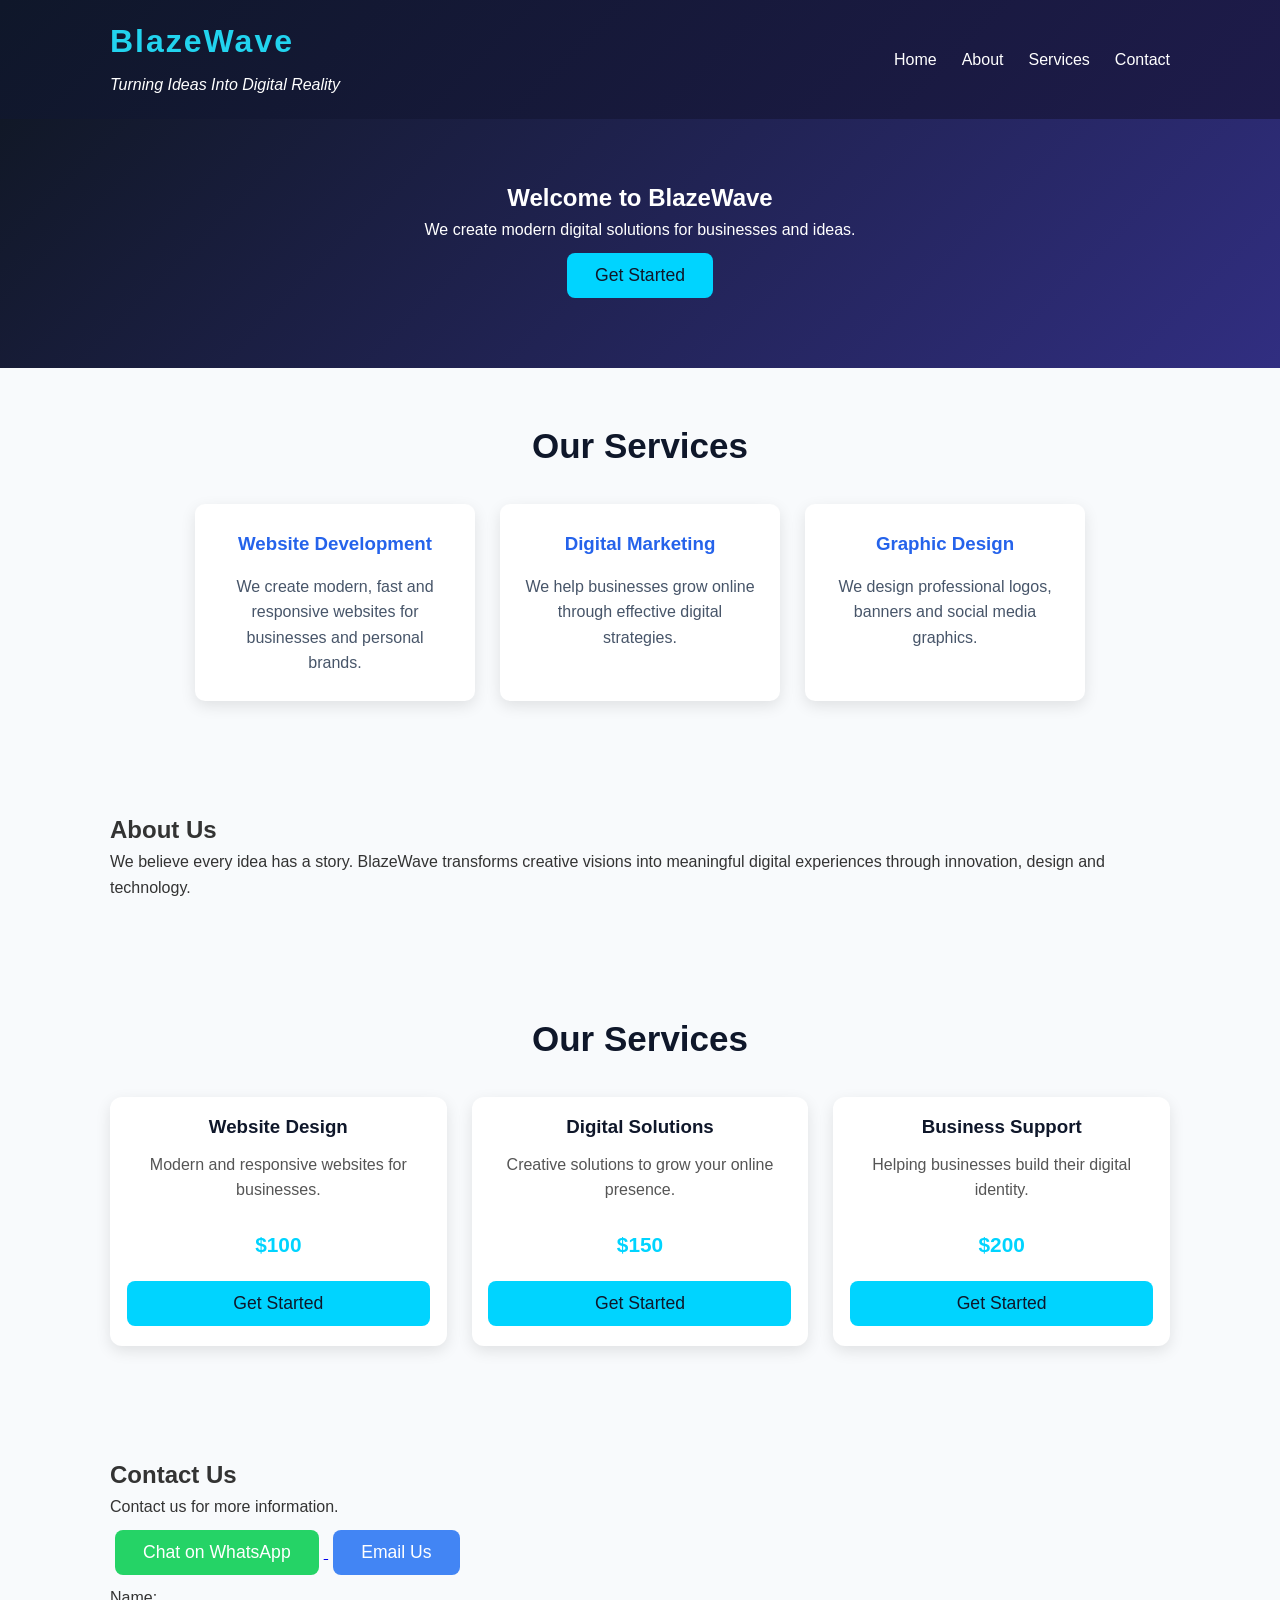
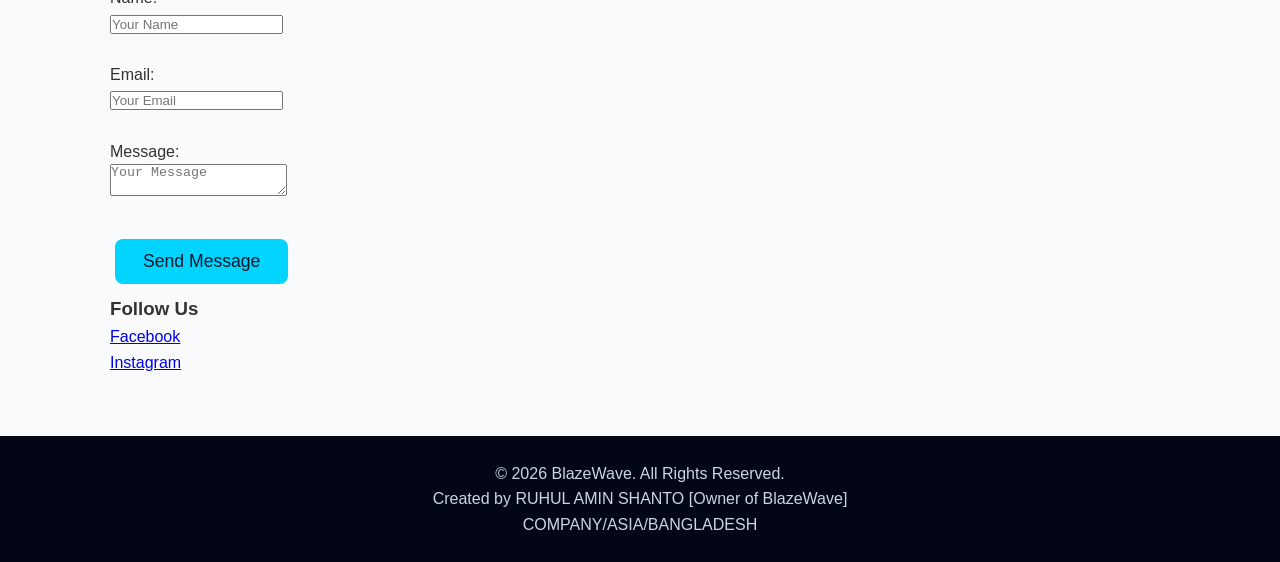
==== index.html @ 586e9cab "Fix HTML formatting and structure" ====
<!DOCTYPE html>
<html>

<head>
    <title>BlazeWave</title>
    <link rel="stylesheet" href="style.css">
</head>

<body>

<header>
    <div class="container">

        <div>
            <h1>BlazeWave</h1>
            <p class="tagline">Turning Ideas Into Digital Reality</p>
        </div>

        <nav>
            <ul class="nav-links">
                <li><a href="#">Home</a></li>
                <li><a href="#about">About</a></li>
                <li><a href="#services">Services</a></li>
                <li><a href="#contact">Contact</a></li>
            </ul>
        </nav>

    </div>
</header>


<!-- Hero Section -->

<section class="hero">

    <div class="container">

        <h2>Welcome to BlazeWave</h2>

        <p>
            We create modern digital solutions for businesses and ideas.
        </p>

        <button class="btn">
            Get Started
        </button>

    </div>

</section>


<!-- About Section -->
 <section class="services">
    <h2>Our Services</h2>

    <div class="service-container">

        <div class="service-box">
            <h3>Website Development</h3>
            <p>
                We create modern, fast and responsive websites 
                for businesses and personal brands.
            </p>
        </div>

        <div class="service-box">
            <h3>Digital Marketing</h3>
            <p>
                We help businesses grow online through 
                effective digital strategies.
            </p>
        </div>

        <div class="service-box">
            <h3>Graphic Design</h3>
            <p>
                We design professional logos, banners and 
                social media graphics.
            </p>
        </div>

    </div>
</section>

<section class="about" id="about">

<div class="container">

<h2>About Us</h2>

<p>
We believe every idea has a story.
BlazeWave transforms creative visions into meaningful digital experiences through innovation, design and technology.
</p>

</div>

</section>



<!-- Services Section -->

<section class="services" id="services">

<div class="container">

<h2>Our Services</h2>


<div class="services-grid">


<div class="service-card">

<h3>Website Design</h3>

<p>
Modern and responsive websites for businesses.
</p>

<span class="price">$100</span>

<button class="btn">
Get Started
</button>

</div>



<div class="service-card">

<h3>Digital Solutions</h3>

<p>
Creative solutions to grow your online presence.
</p>

<span class="price">$150</span>

<button class="btn">
Get Started
</button>

</div>



<div class="service-card">

<h3>Business Support</h3>

<p>
Helping businesses build their digital identity.
</p>

<span class="price">$200</span>

<button class="btn">
Get Started
</button>

</div>


</div>

</div>

</section>



<!-- Contact Section -->

<section class="contact" id="contact">

<div class="container">

<h2>Contact Us</h2>

<p>
Contact us for more information.
</p>


<a href="https://wa.me/8801881301060">
<button class="btn whatsapp">
Chat on WhatsApp
</button>
</a>


<a href="mailto:r.a.shanto060@gmail.com">
<button class="btn email">
Email Us
</button>
</a>



<form>

<label>Name:</label>
<br>

<input type="text" placeholder="Your Name">

<br><br>

<label>Email:</label>
<br>

<input type="email" placeholder="Your Email">

<br><br>

<label>Message:</label>
<br>

<textarea placeholder="Your Message"></textarea>

<br><br>

<button class="btn">
Send Message
</button>


</form>


<h3>Follow Us</h3>

<a href="#">Facebook</a>

<br>

<a href="#">Instagram</a>

</div>

</section>

<footer>
    <p>© 2026 BlazeWave. All Rights Reserved.</p>
    <p>Created by RUHUL AMIN SHANTO [Owner of BlazeWave]</p>
    <p>COMPANY/ASIA/BANGLADESH</p>

</footer>



</body>

</html>
---- style.css ----
* {
    margin: 0;
    padding: 0;
    box-sizing: border-box;
}

body {
    font-family: 'Segoe UI', Tahoma, Geneva, Verdana, sans-serif;
    line-height: 1.6;
    color: #333;
    background: #0b1120;
}

/* Container */
.container {
    max-width: 1100px;
    margin: 0 auto;
    padding: 0 20px;
}

header {
    background: linear-gradient(135deg, #0f172a, #1e1b4b);
    color: white;
    padding: 1rem 0;
}

header .container {
    display: flex;
    flex-wrap: wrap;
    align-items: center;
    justify-content: space-between;
}

h1 {
    color: #22d3ee;
    letter-spacing: 2px;
}

.tagline {
    font-style: italic;
    margin: 5px 0;
}

.nav-links {
    display: flex;
    list-style: none;
    gap: 25px;
}

.nav-links a {
    color: white;
    text-decoration: none;
}

.hamburger {
    display: none;
    font-size: 28px;
    cursor: pointer;
}

/* Hero */
.hero {
    text-align: center;
    padding: 60px 20px;
    background: linear-gradient(135deg, #111827, #312e81);
    color: white;
}

.hero-img {
    max-width: 100%;
    height: auto;
    border-radius: 12px;
    margin-bottom: 30px;
}

/* Buttons */
.btn {
    padding: 12px 28px;
    background: #00d4ff;
    color: #0f172a;
    border: none;
    border-radius: 8px;
    font-size: 1.1rem;
    cursor: pointer;
    margin: 10px 5px;
}

.btn {
    transition: all 0.3s ease;
}

.btn:hover {
    transform: translateY(-3px);
    box-shadow: 0 8px 15px rgba(0,0,0,0.2);
}

.whatsapp { background: #25D366; color: white; }
.email { background: #4285f4; color: white; }

/* Sections */
section {
    padding: 60px 0;
}

.about, .contact {
    background: #f8fafc;
}

/* Responsive Design - Mission 8 */
@media (max-width: 768px) {
    header .container {
        flex-direction: column;
        gap: 15px;
    }
    
    .nav-links {
        display: none;
        flex-direction: column;
        width: 100%;
        gap: 15px;
        text-align: center;
    }
    
    .nav-links.active {
        display: flex;
    }
    
    .hamburger {
        display: block;
    }
    
    .hero {
        padding: 40px 15px;
    }
    
    h1 {
        font-size: 2.2rem;
    }
    
    .hero-img {
        width: 100%;
    }
}

@media (max-width: 480px) {
    .container {
        padding: 0 15px;
    }
    
    section {
        padding: 40px 0;
    }
}
/* Footer */

footer {
    background: #020617;
    color: #cbd5e1;
    text-align: center;
    padding: 25px;
}
/* ===================== MISSION 9: SERVICES CARDS ===================== */
.services {
    background: #f1f5f9;
    padding: 80px 0;
    text-align: center;
}

.services h2 {
    font-size: 2.5rem;
    margin-bottom: 50px;
    color: #0f172a;
}

.services-grid {
    display: grid;
    grid-template-columns: repeat(auto-fit, minmax(300px, 1fr));
    gap: 25px;
}

.service-card {
    background: white;
    border-radius: 12px;
    overflow: hidden;
    box-shadow: 0 5px 15px rgba(0,0,0,0.1);
    transition: all 0.3s ease, box-shadow 0.3s ease;
}

.service-card:hover {
    transform: translateY(-15px);
    box-shadow: 0 20px 30px rgba(0,0,0,0.15);
}

.service-card img {
    width: 100%;
    height: 200px;
    object-fit: cover;
}

.service-card img {
    transition: transform 0.4s ease;
}

.service-card:hover img {
    transform: scale(1.1);
}

.service-card h3 {
    padding: 15px 20px 10px;
    color: #0f172a;
}

.service-card p {
    padding: 0 20px 15px;
    color: #555;
}

.price {
    display: block;
    font-size: 1.3rem;
    font-weight: bold;
    color: #00d4ff;
    padding: 10px 20px;
}

.service-card .btn {
    width: 90%;
    margin: 10px auto 20px;
    display: block;
}
@keyframes fadeIn {
    from {
        opacity: 0;
        transform: translateY(20px);
    }

    to {
        opacity: 1;
        transform: translateY(0);
    }
}


.hero,
.about,
.services,
.contact {
    animation: fadeIn 2.5s ease;
}
.services {
    padding: 50px 20px;
    text-align: center;
    background: #f8fafc;
}

.services h2 {
    font-size: 35px;
    margin-bottom: 30px;
}

.service-container {
    display: flex;
    justify-content: center;
    gap: 25px;
    flex-wrap: wrap;
}

.service-box {
    background: white;
    width: 280px;
    padding: 25px;
    border-radius: 10px;
    box-shadow: 0 5px 15px rgba(0,0,0,0.1);
}

.service-box h3 {
    color: #2563eb;
    margin-bottom: 15px;
}

.service-box p {
    color: #475569;
    line-height: 1.6;
}
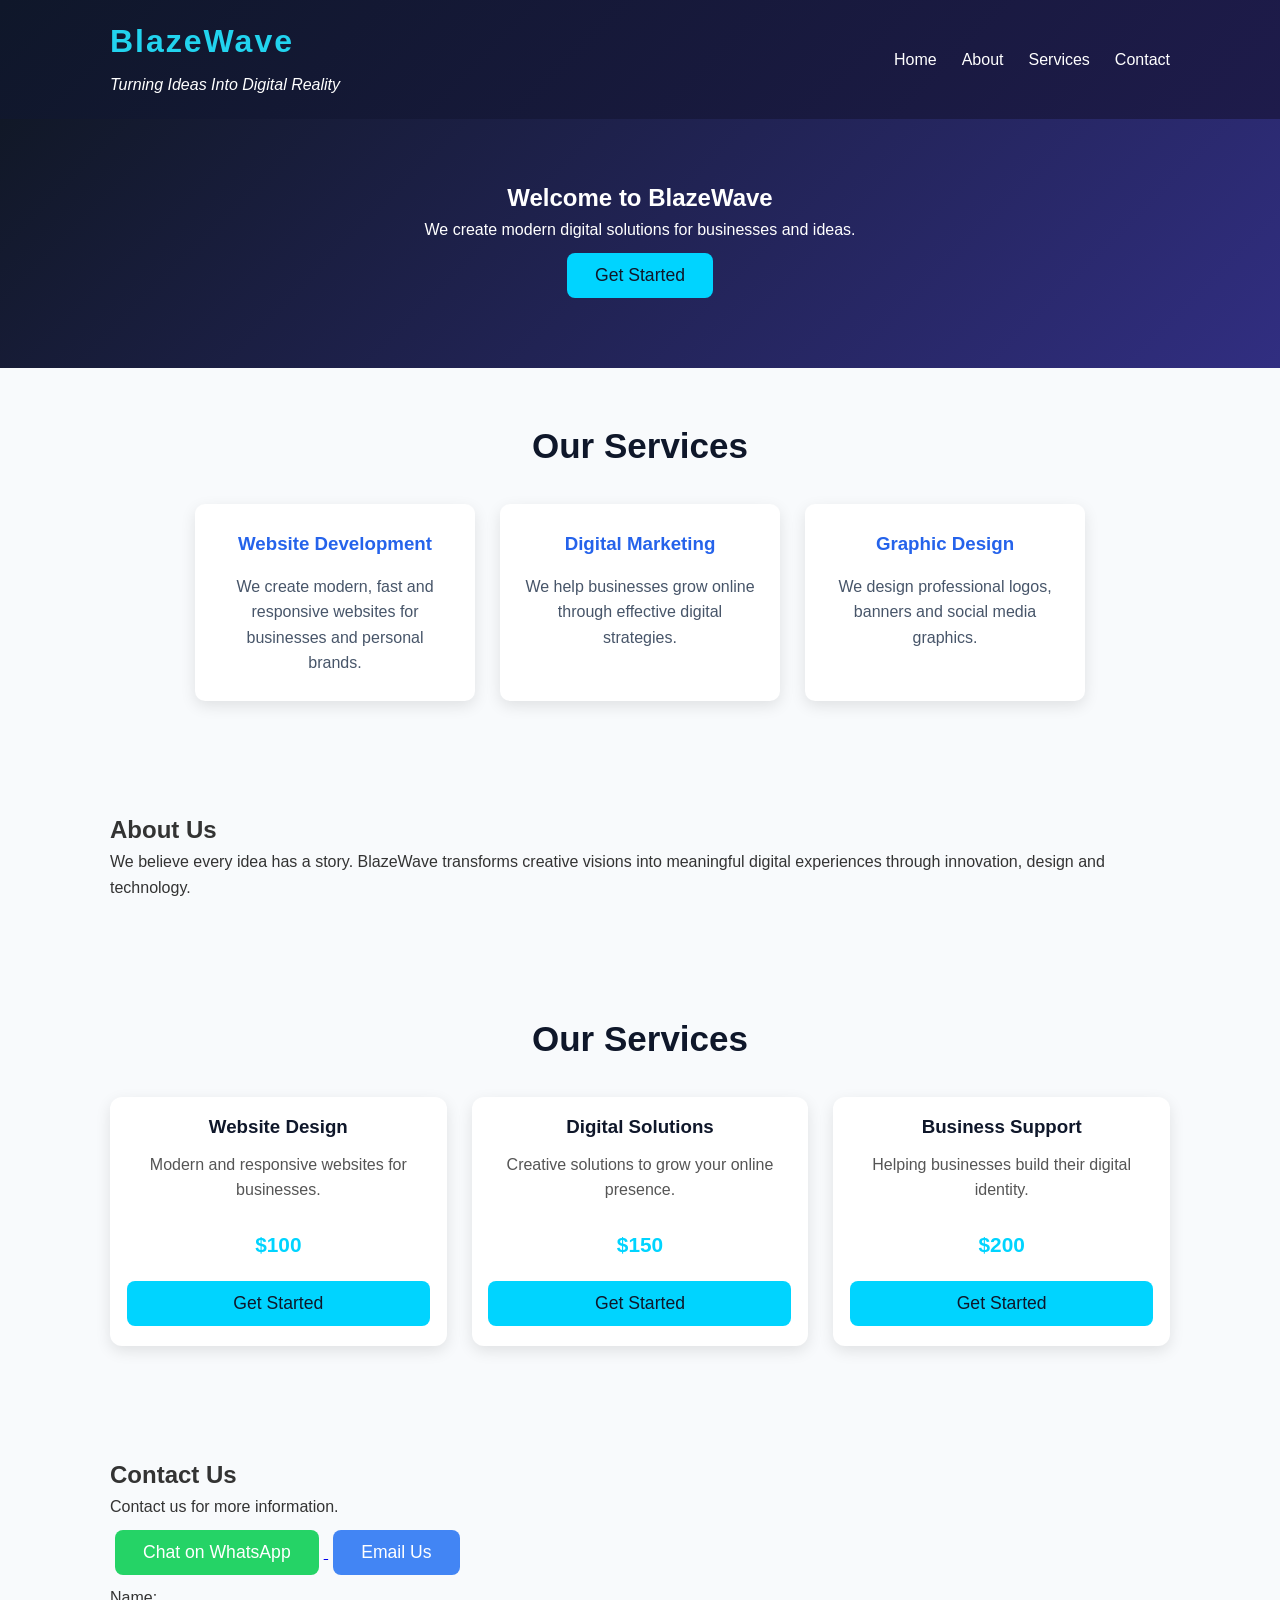
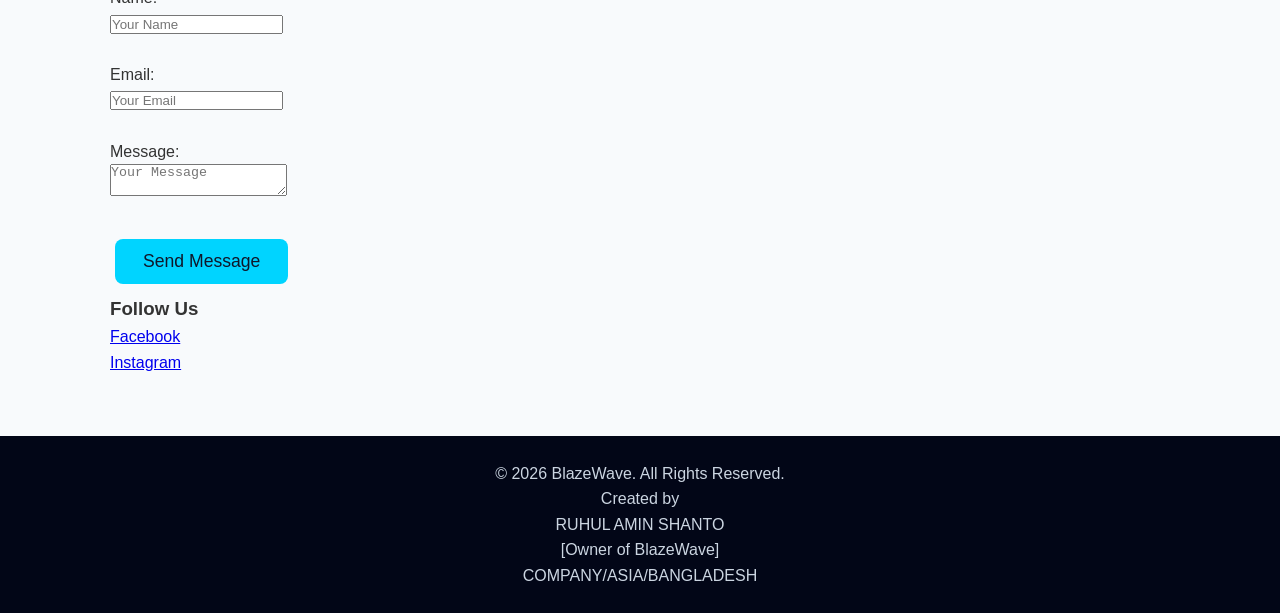
==== commit a1fef4af: "Update" ====
--- a/index.html
+++ b/index.html
@@ -3,6 +3,12 @@
 
 <head>
     <title>BlazeWave</title>
+    <meta name="description" content="BlazeWave provides modern website development and digital solutions.">
+
+<meta name="keywords" content="website development, web design, digital marketing">
+
+<meta name="author" content="BlazeWave">
+    <meta name="viewport" content="width=device-width, initial-scale=1.0">
     <link rel="stylesheet" href="style.css">
 </head>
 
@@ -246,7 +252,9 @@
 
 <footer>
     <p>© 2026 BlazeWave. All Rights Reserved.</p>
-    <p>Created by RUHUL AMIN SHANTO [Owner of BlazeWave]</p>
+    <p>Created by</p>
+    <p>RUHUL AMIN SHANTO</p>
+    <p>[Owner of BlazeWave]</p>
     <p>COMPANY/ASIA/BANGLADESH</p>
 
 </footer>
--- a/style.css
+++ b/style.css
@@ -257,6 +257,47 @@
     font-size: 35px;
     margin-bottom: 30px;
 }
+/* Mobile Responsive */
+
+@media (max-width: 768px) {
+
+    body {
+        font-size: 16px;
+    }
+
+    header {
+        padding: 20px;
+        text-align: center;
+    }
+
+    nav {
+        display: flex;
+        flex-direction: column;
+        gap: 10px;
+    }
+
+    .container {
+        width: 90%;
+        margin: auto;
+    }
+
+    img {
+        max-width: 100%;
+        height: auto;
+    }
+
+    h1 {
+        font-size: 28px;
+    }
+
+    h2 {
+        font-size: 22px;
+    }
+
+    footer {
+        font-size: 14px;
+    }
+}
 
 .service-container {
     display: flex;
@@ -281,4 +322,4 @@
 .service-box p {
     color: #475569;
     line-height: 1.6;
-}+}
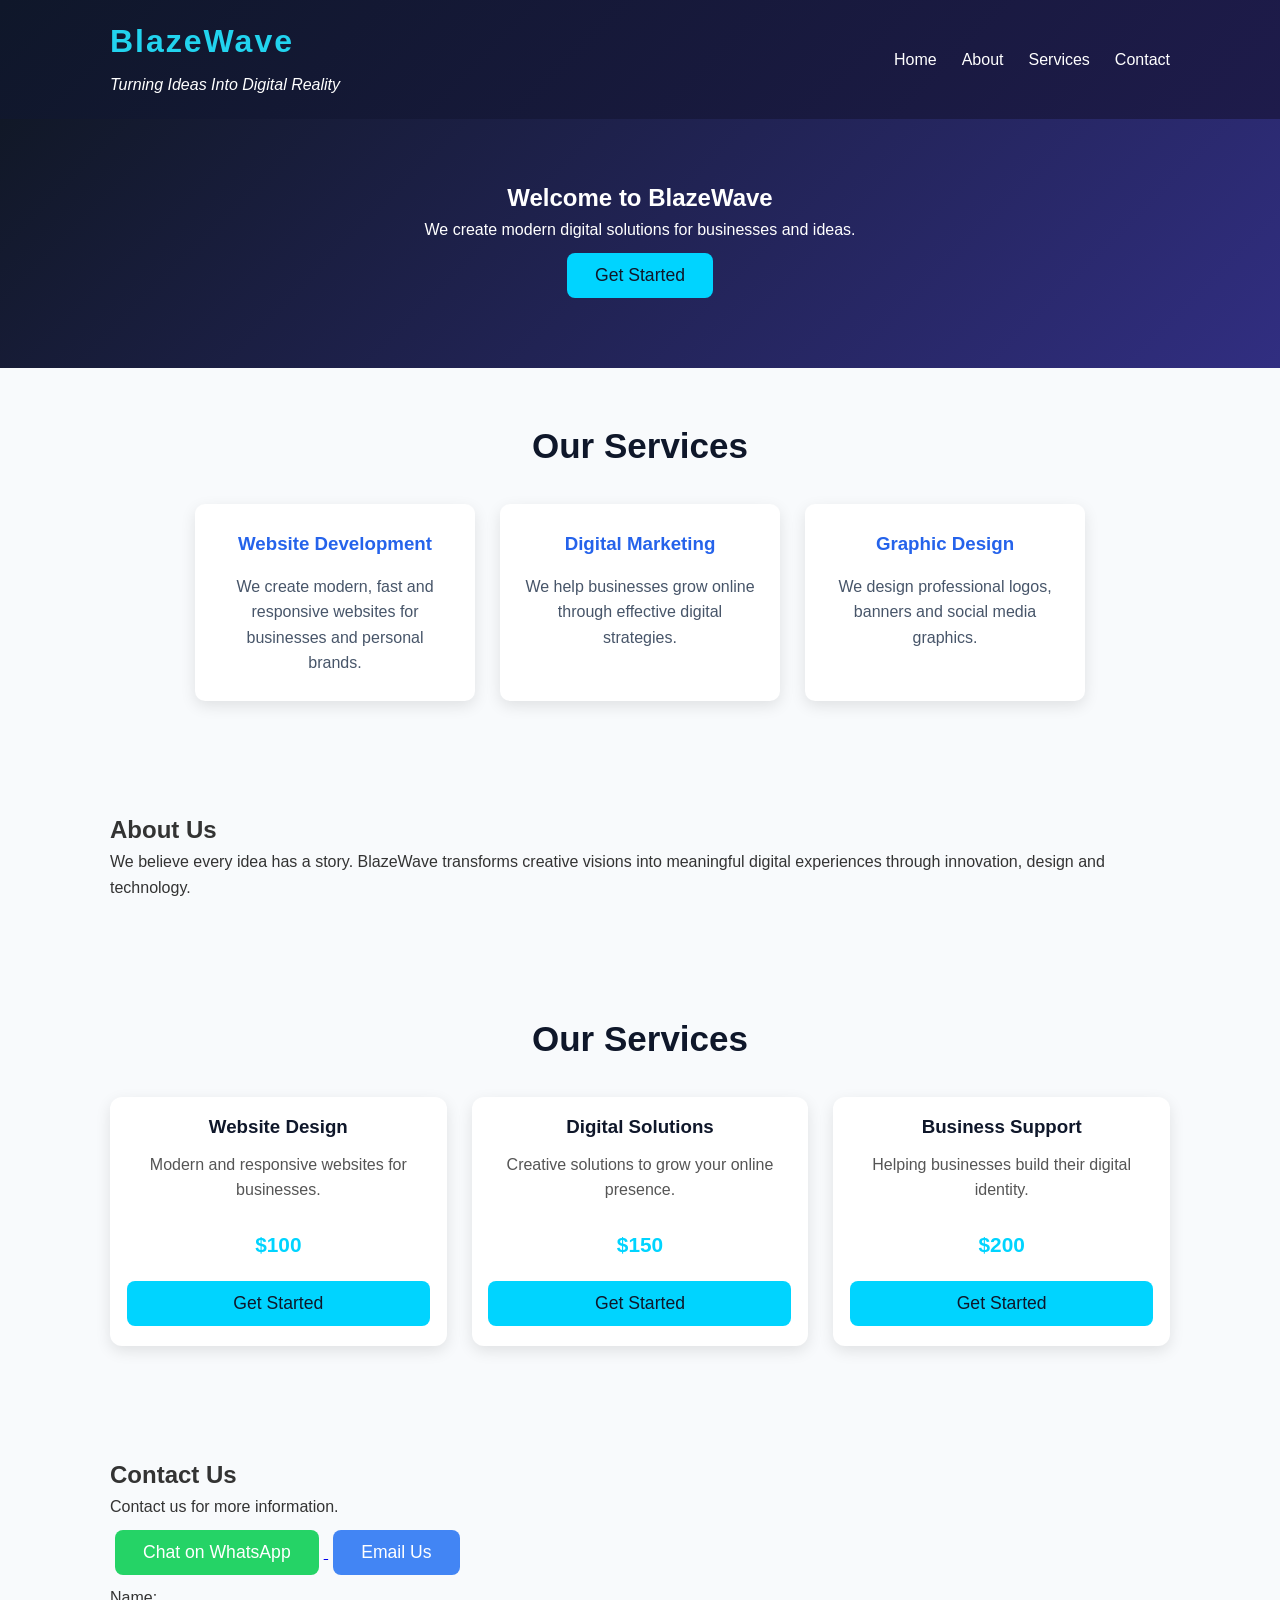
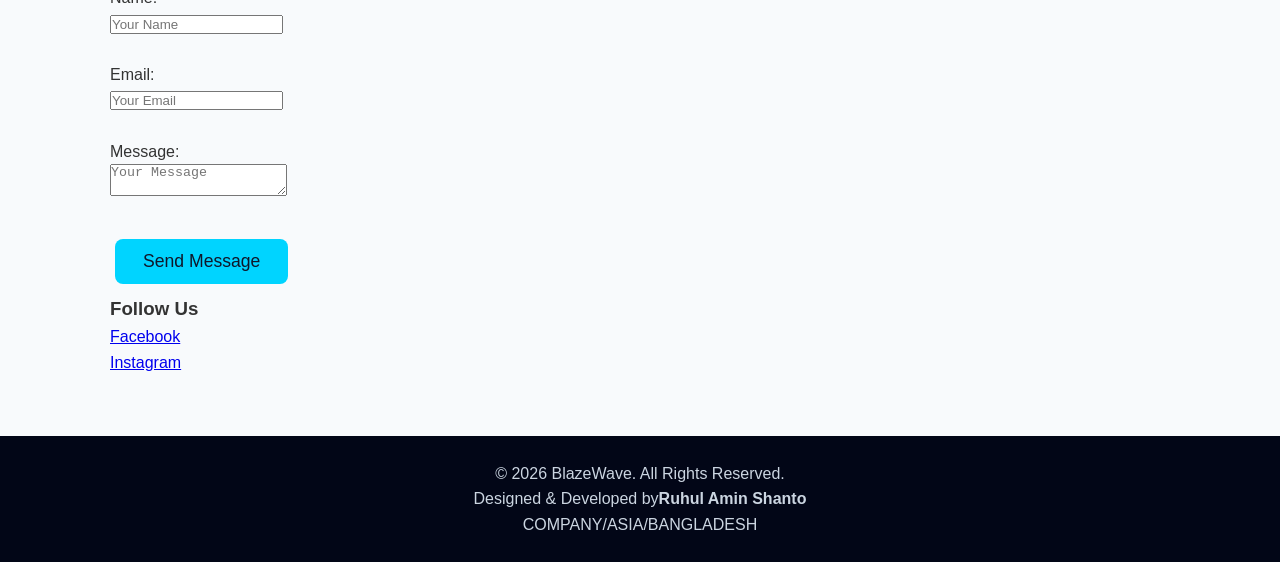
==== commit f5f5bbe0: "Update" ====
--- a/index.html
+++ b/index.html
@@ -252,9 +252,9 @@
 
 <footer>
     <p>© 2026 BlazeWave. All Rights Reserved.</p>
-    <p>Created by</p>
-    <p>RUHUL AMIN SHANTO</p>
-    <p>[Owner of BlazeWave]</p>
+
+    <p>Designed & Developed by<strong>Ruhul Amin Shanto</strong></p>
+
     <p>COMPANY/ASIA/BANGLADESH</p>
 
 </footer>
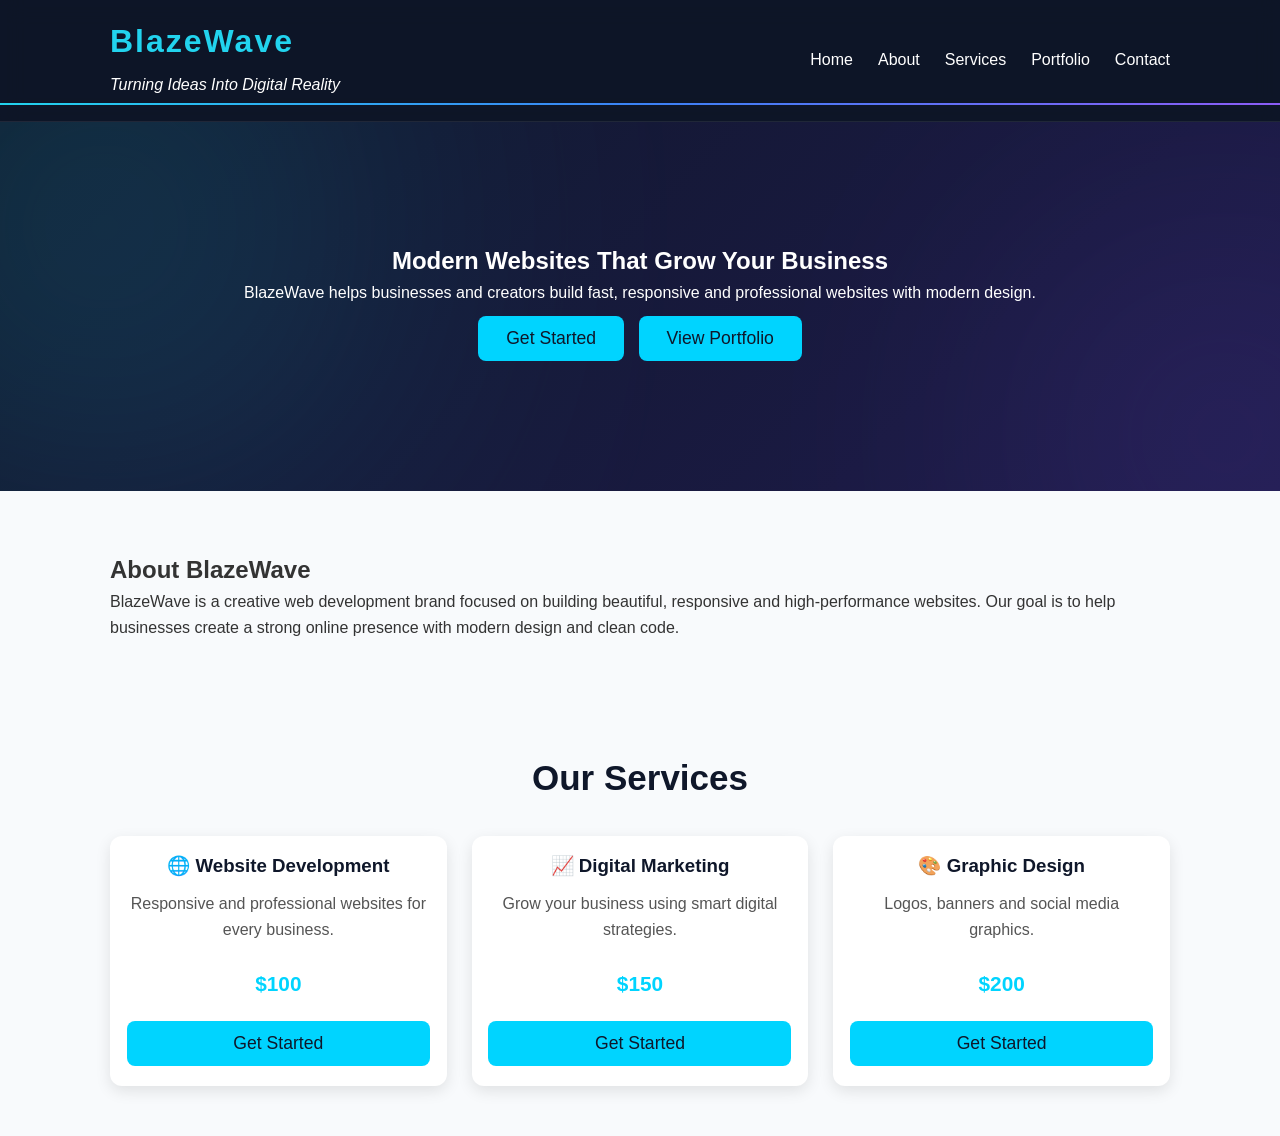
==== commit 6459406d: "Update" ====
--- a/index.html
+++ b/index.html
@@ -1,266 +1,186 @@
 <!DOCTYPE html>
-<html>
+<html lang="en">
 
 <head>
-    <title>BlazeWave</title>
-    <meta name="description" content="BlazeWave provides modern website development and digital solutions.">
+    <meta charset="UTF-8">
+    <meta name="viewport" content="width=device-width, initial-scale=1.0">
 
-<meta name="keywords" content="website development, web design, digital marketing">
+    <title>BlazeWave | Modern Website Development</title>
 
-<meta name="author" content="BlazeWave">
-    <meta name="viewport" content="width=device-width, initial-scale=1.0">
+    <meta name="description"
+        content="BlazeWave creates modern, responsive and professional websites for businesses and personal brands.">
+
+    <meta name="keywords"
+        content="Website Development, Web Design, Responsive Website, Portfolio, BlazeWave">
+
+    <meta name="author" content="Ruhul Amin Shanto">
+
     <link rel="stylesheet" href="style.css">
 </head>
 
 <body>
 
+<!-- ================= HEADER ================= -->
+
 <header>
+
     <div class="container">
 
-        <div>
+        <div class="logo">
+
             <h1>BlazeWave</h1>
-            <p class="tagline">Turning Ideas Into Digital Reality</p>
+
+            <p class="tagline">
+                Turning Ideas Into Digital Reality
+            </p>
+
         </div>
 
         <nav>
+
             <ul class="nav-links">
+
                 <li><a href="#">Home</a></li>
+
                 <li><a href="#about">About</a></li>
+
                 <li><a href="#services">Services</a></li>
+
+                <li><a href="#portfolio">Portfolio</a></li>
+
                 <li><a href="#contact">Contact</a></li>
+
             </ul>
+
         </nav>
 
     </div>
+
 </header>
 
-
-<!-- Hero Section -->
+<!-- ================= HERO ================= -->
 
 <section class="hero">
 
     <div class="container">
 
-        <h2>Welcome to BlazeWave</h2>
+        <h2>
+            Modern Websites That Grow Your Business
+        </h2>
 
         <p>
-            We create modern digital solutions for businesses and ideas.
+
+            BlazeWave helps businesses and creators build fast,
+            responsive and professional websites with modern design.
+
         </p>
 
         <button class="btn">
             Get Started
         </button>
 
+        <button class="btn">
+            View Portfolio
+        </button>
+
     </div>
 
 </section>
 
+<!-- ================= ABOUT ================= -->
 
-<!-- About Section -->
- <section class="services">
-    <h2>Our Services</h2>
+<section class="about" id="about">
 
-    <div class="service-container">
+    <div class="container">
 
-        <div class="service-box">
-            <h3>Website Development</h3>
-            <p>
-                We create modern, fast and responsive websites 
-                for businesses and personal brands.
-            </p>
-        </div>
+        <h2>About BlazeWave</h2>
 
-        <div class="service-box">
-            <h3>Digital Marketing</h3>
-            <p>
-                We help businesses grow online through 
-                effective digital strategies.
-            </p>
-        </div>
+        <p>
 
-        <div class="service-box">
-            <h3>Graphic Design</h3>
-            <p>
-                We design professional logos, banners and 
-                social media graphics.
-            </p>
+            BlazeWave is a creative web development brand focused on
+            building beautiful, responsive and high-performance websites.
+
+            Our goal is to help businesses create a strong online presence
+            with modern design and clean code.
+
+        </p>
+
+    </div>
+
+</section>
+
+<!-- ================= SERVICES ================= -->
+
+<section class="services" id="services">
+
+    <div class="container">
+
+        <h2>Our Services</h2>
+
+        <div class="services-grid">
+
+            <div class="service-card">
+
+                <h3>🌐 Website Development</h3>
+
+                <p>
+
+                    Responsive and professional websites for every business.
+
+                </p>
+
+                <span class="price">$100</span>
+
+                <button class="btn">
+
+                    Get Started
+
+                </button>
+
+            </div>
+
+            <div class="service-card">
+
+                <h3>📈 Digital Marketing</h3>
+
+                <p>
+
+                    Grow your business using smart digital strategies.
+
+                </p>
+
+                <span class="price">$150</span>
+
+                <button class="btn">
+
+                    Get Started
+
+                </button>
+
+            </div>
+
+            <div class="service-card">
+
+                <h3>🎨 Graphic Design</h3>
+
+                <p>
+
+                    Logos, banners and social media graphics.
+
+                </p>
+
+                <span class="price">$200</span>
+
+                <button class="btn">
+
+                    Get Started
+
+                </button>
+
+            </div>
+
         </div>
 
     </div>
-</section>
-
-<section class="about" id="about">
-
-<div class="container">
-
-<h2>About Us</h2>
-
-<p>
-We believe every idea has a story.
-BlazeWave transforms creative visions into meaningful digital experiences through innovation, design and technology.
-</p>
-
-</div>
 
 </section>
-
-
-
-<!-- Services Section -->
-
-<section class="services" id="services">
-
-<div class="container">
-
-<h2>Our Services</h2>
-
-
-<div class="services-grid">
-
-
-<div class="service-card">
-
-<h3>Website Design</h3>
-
-<p>
-Modern and responsive websites for businesses.
-</p>
-
-<span class="price">$100</span>
-
-<button class="btn">
-Get Started
-</button>
-
-</div>
-
-
-
-<div class="service-card">
-
-<h3>Digital Solutions</h3>
-
-<p>
-Creative solutions to grow your online presence.
-</p>
-
-<span class="price">$150</span>
-
-<button class="btn">
-Get Started
-</button>
-
-</div>
-
-
-
-<div class="service-card">
-
-<h3>Business Support</h3>
-
-<p>
-Helping businesses build their digital identity.
-</p>
-
-<span class="price">$200</span>
-
-<button class="btn">
-Get Started
-</button>
-
-</div>
-
-
-</div>
-
-</div>
-
-</section>
-
-
-
-<!-- Contact Section -->
-
-<section class="contact" id="contact">
-
-<div class="container">
-
-<h2>Contact Us</h2>
-
-<p>
-Contact us for more information.
-</p>
-
-
-<a href="https://wa.me/8801881301060">
-<button class="btn whatsapp">
-Chat on WhatsApp
-</button>
-</a>
-
-
-<a href="mailto:r.a.shanto060@gmail.com">
-<button class="btn email">
-Email Us
-</button>
-</a>
-
-
-
-<form>
-
-<label>Name:</label>
-<br>
-
-<input type="text" placeholder="Your Name">
-
-<br><br>
-
-<label>Email:</label>
-<br>
-
-<input type="email" placeholder="Your Email">
-
-<br><br>
-
-<label>Message:</label>
-<br>
-
-<textarea placeholder="Your Message"></textarea>
-
-<br><br>
-
-<button class="btn">
-Send Message
-</button>
-
-
-</form>
-
-
-<h3>Follow Us</h3>
-
-<a href="#">Facebook</a>
-
-<br>
-
-<a href="#">Instagram</a>
-
-</div>
-
-</section>
-
-<footer>
-    <p>© 2026 BlazeWave. All Rights Reserved.</p>
-
-    <p>Designed & Developed by<strong>Ruhul Amin Shanto</strong></p>
-
-    <p>COMPANY/ASIA/BANGLADESH</p>
-
-</footer>
-
-
-
-</body>
-
-</html>
--- a/style.css
+++ b/style.css
@@ -1,3 +1,6 @@
+html {
+    scroll-behavior: smooth;
+}
 * {
     margin: 0;
     padding: 0;
@@ -19,9 +22,26 @@
 }
 
 header {
-    background: linear-gradient(135deg, #0f172a, #1e1b4b);
+    background: rgba(15, 23, 42, 0.75);
+    backdrop-filter: blur(12px);
+    -webkit-backdrop-filter: blur(12px);
+
     color: white;
     padding: 1rem 0;
+
+    position: sticky;
+    top: 0;
+    z-index: 1000;
+
+    border-bottom: 1px solid rgba(255,255,255,0.08);
+}
+
+header::after {
+    content: "";
+    display: block;
+    width: 100%;
+    height: 2px;
+    background: linear-gradient(to right, #22d3ee, #3b82f6, #8b5cf6);
 }
 
 header .container {
@@ -50,6 +70,11 @@
 .nav-links a {
     color: white;
     text-decoration: none;
+    transition: 0.3s;
+}
+
+.nav-links a:hover {
+    color: #22d3ee;
 }
 
 .hamburger {
@@ -60,10 +85,43 @@
 
 /* Hero */
 .hero {
+    position: relative;
+    overflow: hidden;
     text-align: center;
-    padding: 60px 20px;
-    background: linear-gradient(135deg, #111827, #312e81);
+    padding: 120px 20px;
+    background: linear-gradient(135deg, #0f172a, #1e1b4b);
     color: white;
+}
+
+.hero::before {
+    content: "";
+    position: absolute;
+    width: 450px;
+    height: 450px;
+    background: #22d3ee;
+    border-radius: 50%;
+    filter: blur(160px);
+    opacity: 0.25;
+    top: -120px;
+    left: -120px;
+}
+
+.hero::after {
+    content: "";
+    position: absolute;
+    width: 350px;
+    height: 350px;
+    background: #8b5cf6;
+    border-radius: 50%;
+    filter: blur(140px);
+    opacity: 0.20;
+    bottom: -120px;
+    right: -120px;
+}
+
+.hero .container {
+    position: relative;
+    z-index: 2;
 }
 
 .hero-img {
@@ -72,7 +130,6 @@
     border-radius: 12px;
     margin-bottom: 30px;
 }
-
 /* Buttons */
 .btn {
     padding: 12px 28px;
@@ -161,9 +218,9 @@
 }
 /* ===================== MISSION 9: SERVICES CARDS ===================== */
 .services {
-    background: #f1f5f9;
-    padding: 80px 0;
+    padding: 50px 20px;
     text-align: center;
+    background: #f8fafc;
 }
 
 .services h2 {
@@ -221,7 +278,7 @@
     font-weight: bold;
     color: #00d4ff;
     padding: 10px 20px;
-}
+} 
 
 .service-card .btn {
     width: 90%;
@@ -237,6 +294,19 @@
     to {
         opacity: 1;
         transform: translateY(0);
+    }
+}
+@keyframes moveGlow {
+    0% {
+        transform: translate(0, 0);
+    }
+
+    50% {
+        transform: translate(40px, 30px);
+    }
+
+    100% {
+        transform: translate(0, 0);
     }
 }
 
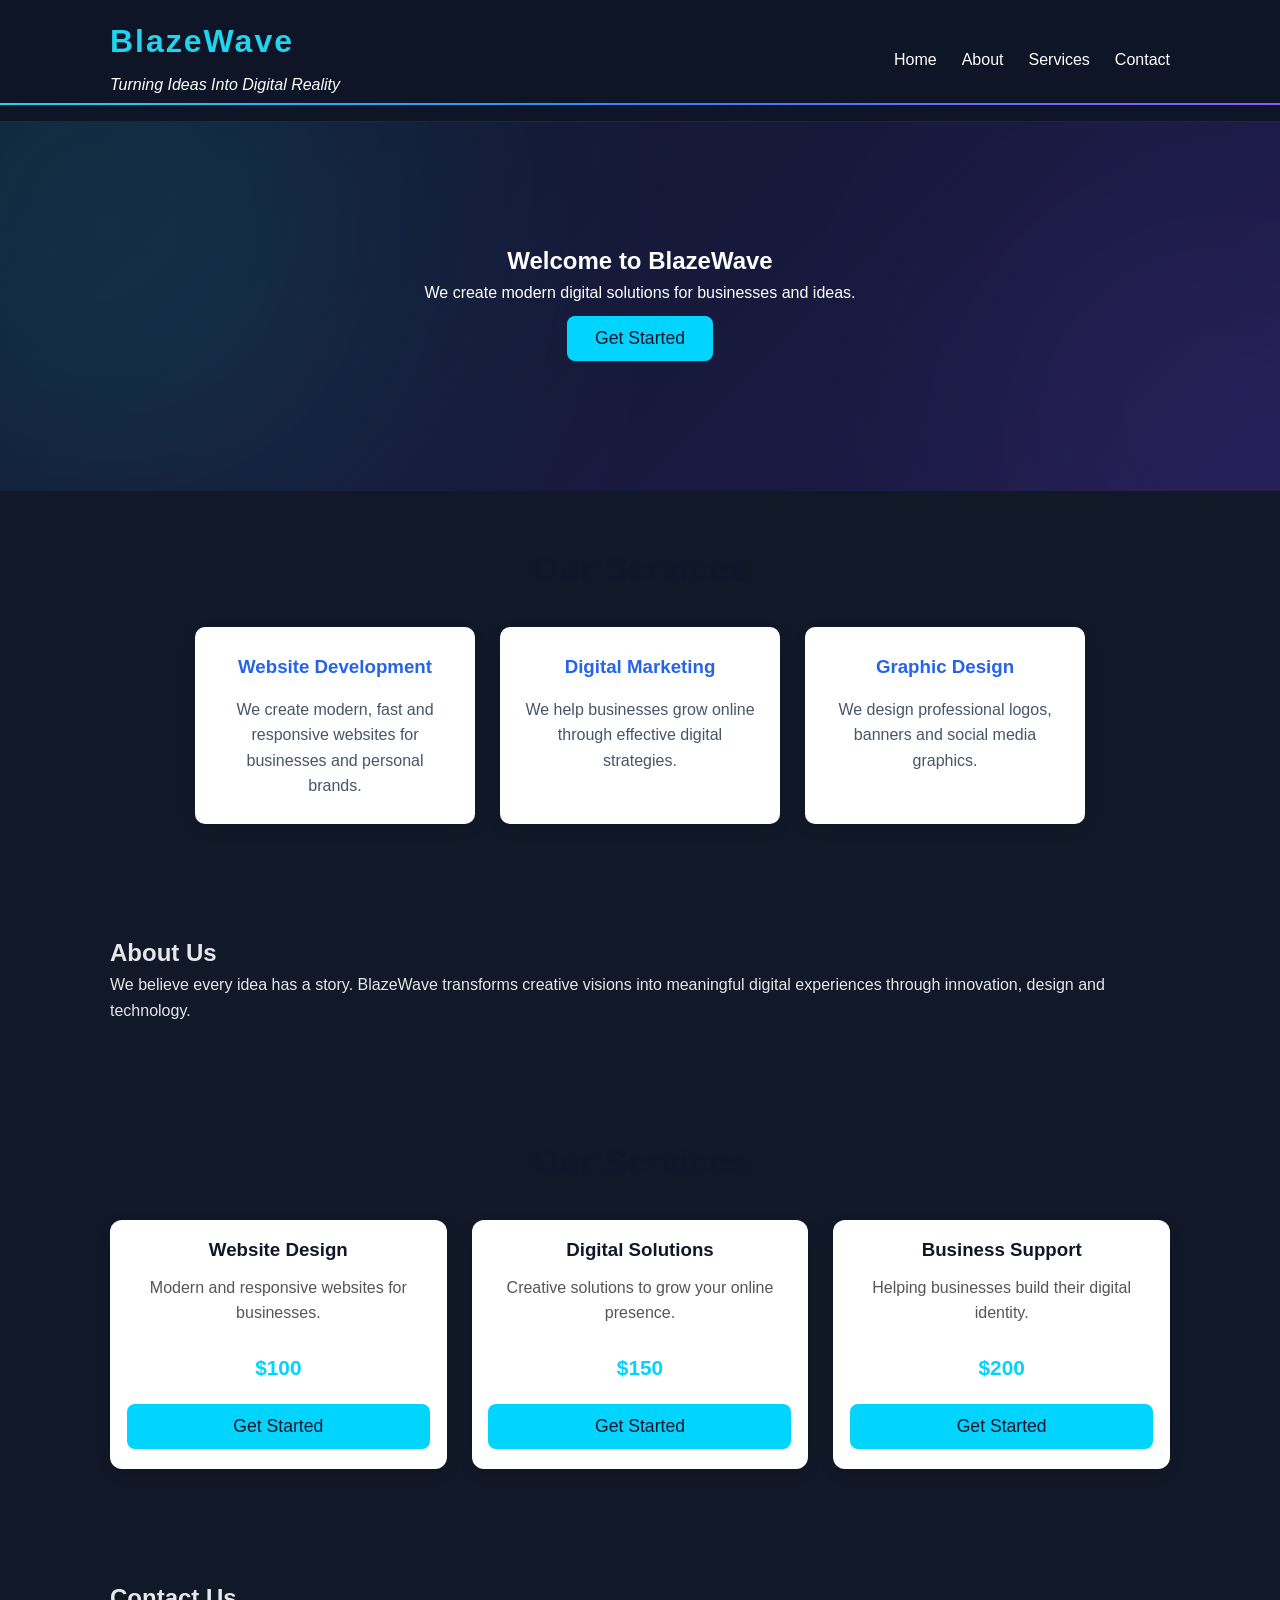
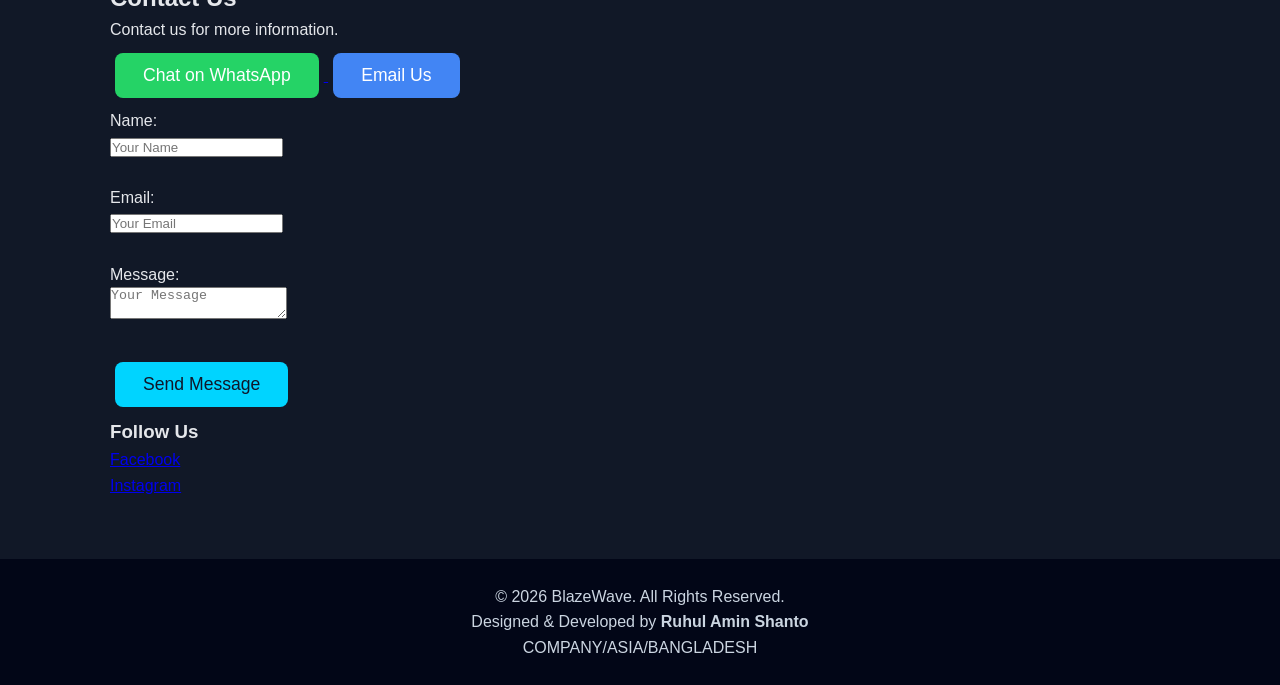
==== commit be7ef122: "Update" ====
--- a/index.html
+++ b/index.html
@@ -1,186 +1,154 @@
 <!DOCTYPE html>
-<html lang="en">
+<html>
 
 <head>
-    <meta charset="UTF-8">
+    <title>BlazeWave</title>
+    <meta name="description" content="BlazeWave provides modern website development and digital solutions.">
+    <meta name="keywords" content="website development, web design, digital marketing">
+    <meta name="author" content="BlazeWave">
     <meta name="viewport" content="width=device-width, initial-scale=1.0">
-
-    <title>BlazeWave | Modern Website Development</title>
-
-    <meta name="description"
-        content="BlazeWave creates modern, responsive and professional websites for businesses and personal brands.">
-
-    <meta name="keywords"
-        content="Website Development, Web Design, Responsive Website, Portfolio, BlazeWave">
-
-    <meta name="author" content="Ruhul Amin Shanto">
-
     <link rel="stylesheet" href="style.css">
 </head>
 
 <body>
 
-<!-- ================= HEADER ================= -->
-
 <header>
-
     <div class="container">
 
-        <div class="logo">
-
+        <div>
             <h1>BlazeWave</h1>
-
-            <p class="tagline">
-                Turning Ideas Into Digital Reality
-            </p>
-
+            <p class="tagline">Turning Ideas Into Digital Reality</p>
         </div>
 
         <nav>
-
             <ul class="nav-links">
-
                 <li><a href="#">Home</a></li>
-
                 <li><a href="#about">About</a></li>
-
                 <li><a href="#services">Services</a></li>
-
-                <li><a href="#portfolio">Portfolio</a></li>
-
                 <li><a href="#contact">Contact</a></li>
-
             </ul>
-
         </nav>
 
     </div>
-
 </header>
 
-<!-- ================= HERO ================= -->
-
+<!-- Hero Section -->
 <section class="hero">
-
     <div class="container">
-
-        <h2>
-            Modern Websites That Grow Your Business
-        </h2>
-
+        <h2>Welcome to BlazeWave</h2>
         <p>
-
-            BlazeWave helps businesses and creators build fast,
-            responsive and professional websites with modern design.
-
+            We create modern digital solutions for businesses and ideas.
         </p>
-
-        <button class="btn">
-            Get Started
-        </button>
-
-        <button class="btn">
-            View Portfolio
-        </button>
-
+        <button class="btn">Get Started</button>
     </div>
-
 </section>
 
-<!-- ================= ABOUT ================= -->
+<!-- About Section -->
+<section class="services">
+    <h2>Our Services</h2>
+
+    <div class="service-container">
+        <div class="service-box">
+            <h3>Website Development</h3>
+            <p>
+                We create modern, fast and responsive websites for businesses and personal brands.
+            </p>
+        </div>
+
+        <div class="service-box">
+            <h3>Digital Marketing</h3>
+            <p>
+                We help businesses grow online through effective digital strategies.
+            </p>
+        </div>
+
+        <div class="service-box">
+            <h3>Graphic Design</h3>
+            <p>
+                We design professional logos, banners and social media graphics.
+            </p>
+        </div>
+    </div>
+</section>
 
 <section class="about" id="about">
-
     <div class="container">
-
-        <h2>About BlazeWave</h2>
-
+        <h2>About Us</h2>
         <p>
-
-            BlazeWave is a creative web development brand focused on
-            building beautiful, responsive and high-performance websites.
-
-            Our goal is to help businesses create a strong online presence
-            with modern design and clean code.
-
+            We believe every idea has a story. BlazeWave transforms creative visions into meaningful digital experiences through innovation, design and technology.
         </p>
-
     </div>
-
 </section>
 
-<!-- ================= SERVICES ================= -->
-
+<!-- Services Section -->
 <section class="services" id="services">
-
     <div class="container">
-
         <h2>Our Services</h2>
 
         <div class="services-grid">
-
             <div class="service-card">
-
-                <h3>🌐 Website Development</h3>
-
-                <p>
-
-                    Responsive and professional websites for every business.
-
-                </p>
-
+                <h3>Website Design</h3>
+                <p>Modern and responsive websites for businesses.</p>
                 <span class="price">$100</span>
-
-                <button class="btn">
-
-                    Get Started
-
-                </button>
-
+                <button class="btn">Get Started</button>
             </div>
 
             <div class="service-card">
-
-                <h3>📈 Digital Marketing</h3>
-
-                <p>
-
-                    Grow your business using smart digital strategies.
-
-                </p>
-
+                <h3>Digital Solutions</h3>
+                <p>Creative solutions to grow your online presence.</p>
                 <span class="price">$150</span>
-
-                <button class="btn">
-
-                    Get Started
-
-                </button>
-
+                <button class="btn">Get Started</button>
             </div>
 
             <div class="service-card">
+                <h3>Business Support</h3>
+                <p>Helping businesses build their digital identity.</p>
+                <span class="price">$200</span>
+                <button class="btn">Get Started</button>
+            </div>
+        </div>
+    </div>
+</section>
 
-                <h3>🎨 Graphic Design</h3>
+<!-- Contact Section -->
+<section class="contact" id="contact">
+    <div class="container">
+        <h2>Contact Us</h2>
+        <p>Contact us for more information.</p>
 
-                <p>
+        <a href="https://wa.me/8801881301060">
+            <button class="btn whatsapp">Chat on WhatsApp</button>
+        </a>
 
-                    Logos, banners and social media graphics.
+        <a href="mailto:r.a.shanto060@gmail.com">
+            <button class="btn email">Email Us</button>
+        </a>
 
-                </p>
+        <form>
+            <label>Name:</label><br>
+            <input type="text" placeholder="Your Name"><br><br>
 
-                <span class="price">$200</span>
+            <label>Email:</label><br>
+            <input type="email" placeholder="Your Email"><br><br>
 
-                <button class="btn">
+            <label>Message:</label><br>
+            <textarea placeholder="Your Message"></textarea><br><br>
 
-                    Get Started
+            <button class="btn">Send Message</button>
+        </form>
 
-                </button>
+        <h3>Follow Us</h3>
+        <a href="#">Facebook</a><br>
+        <a href="#">Instagram</a>
+    </div>
+</section>
 
-            </div>
+<footer>
+    <p>© 2026 BlazeWave. All Rights Reserved.</p>
+    <p>Designed & Developed by <strong>Ruhul Amin Shanto</strong></p>
+    <p>COMPANY/ASIA/BANGLADESH</p>
+</footer>
 
-        </div>
+</body>
 
-    </div>
-
-</section>
+</html>
--- a/style.css
+++ b/style.css
@@ -143,7 +143,7 @@
 }
 
 .btn {
-    transition: all 0.3s ease;
+    transition: all 0.5s ease;
 }
 
 .btn:hover {
@@ -159,8 +159,10 @@
     padding: 60px 0;
 }
 
-.about, .contact {
-    background: #f8fafc;
+.about,
+.contact {
+    background: #111827;
+    color: #e5e7eb;
 }
 
 /* Responsive Design - Mission 8 */
@@ -220,7 +222,8 @@
 .services {
     padding: 50px 20px;
     text-align: center;
-    background: #f8fafc;
+    background: #111827;
+    color: #e5e7eb;
 }
 
 .services h2 {
@@ -240,7 +243,7 @@
     border-radius: 12px;
     overflow: hidden;
     box-shadow: 0 5px 15px rgba(0,0,0,0.1);
-    transition: all 0.3s ease, box-shadow 0.3s ease;
+    transition: all 0.5s ease, box-shadow 0.5s ease;
 }
 
 .service-card:hover {
@@ -255,7 +258,7 @@
 }
 
 .service-card img {
-    transition: transform 0.4s ease;
+    transition: transform 0.5s ease;
 }
 
 .service-card:hover img {
@@ -320,7 +323,8 @@
 .services {
     padding: 50px 20px;
     text-align: center;
-    background: #f8fafc;
+    background: #111827;
+    color: #e5e7eb;
 }
 
 .services h2 {
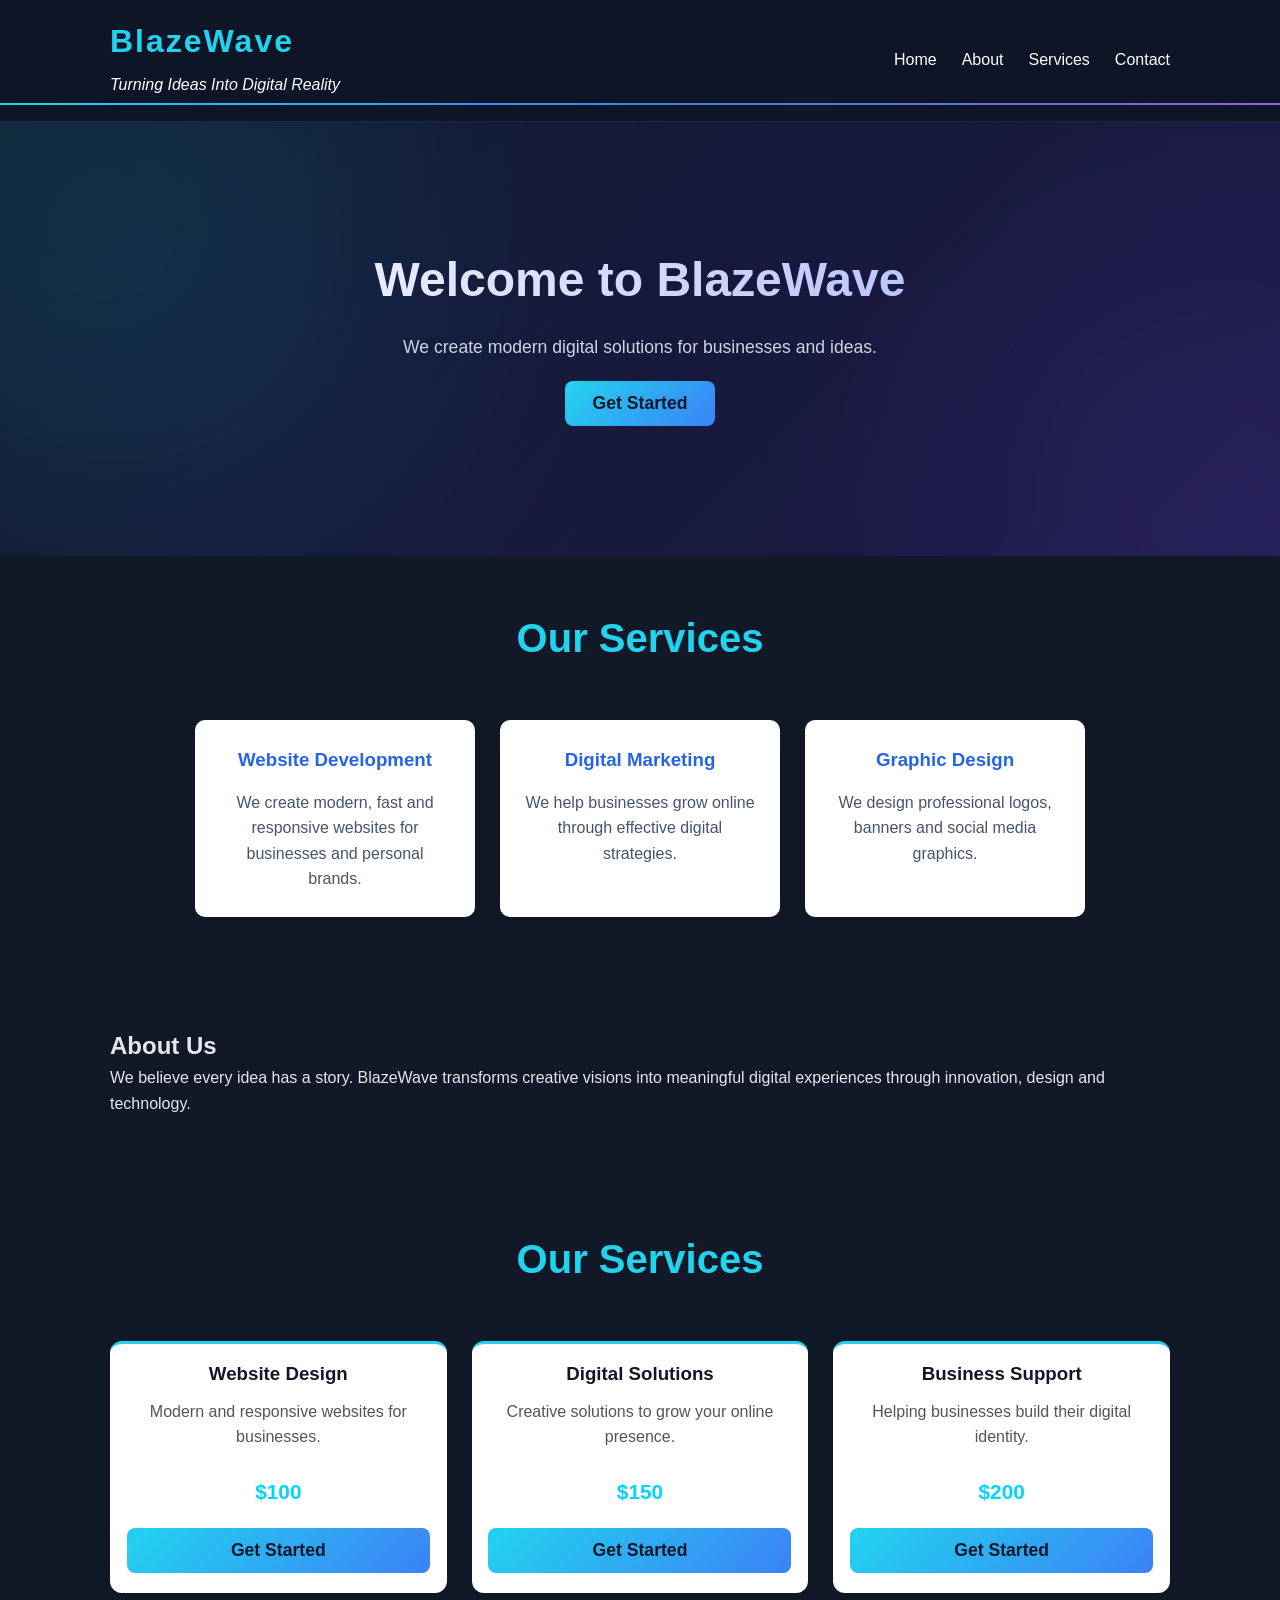
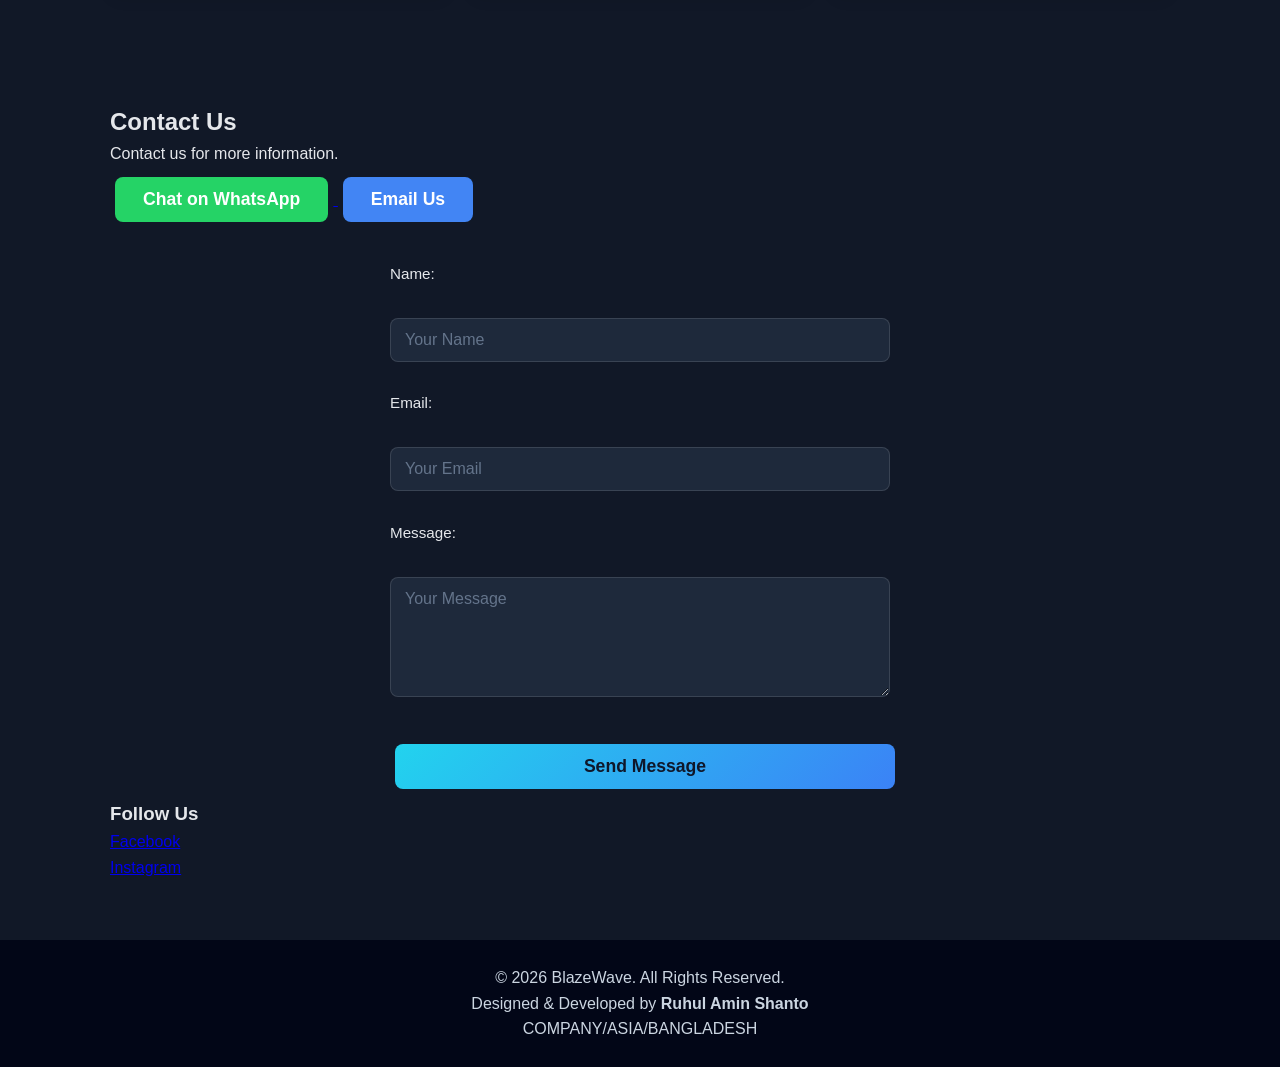
==== commit 6f9a8f5e: "Update" ====
--- a/index.html
+++ b/index.html
@@ -1,154 +1,155 @@
+
 <!DOCTYPE html>
 <html>
 
 <head>
-    <title>BlazeWave</title>
-    <meta name="description" content="BlazeWave provides modern website development and digital solutions.">
-    <meta name="keywords" content="website development, web design, digital marketing">
-    <meta name="author" content="BlazeWave">
-    <meta name="viewport" content="width=device-width, initial-scale=1.0">
-    <link rel="stylesheet" href="style.css">
+	<title>BlazeWave</title>
+	<meta name="description" content="BlazeWave provides modern website development and digital solutions.">
+	<meta name="keywords" content="website development, web design, digital marketing">
+	<meta name="author" content="BlazeWave">
+	<meta name="viewport" content="width=device-width, initial-scale=1.0">
+	<link rel="stylesheet" href="style.css">
 </head>
 
 <body>
 
 <header>
-    <div class="container">
+	<div class="container">
 
-        <div>
-            <h1>BlazeWave</h1>
-            <p class="tagline">Turning Ideas Into Digital Reality</p>
-        </div>
+		<div>
+			<h1>BlazeWave</h1>
+			<p class="tagline">Turning Ideas Into Digital Reality</p>
+		</div>
 
-        <nav>
-            <ul class="nav-links">
-                <li><a href="#">Home</a></li>
-                <li><a href="#about">About</a></li>
-                <li><a href="#services">Services</a></li>
-                <li><a href="#contact">Contact</a></li>
-            </ul>
-        </nav>
+		<nav>
+			<ul class="nav-links">
+				<li><a href="#">Home</a></li>
+				<li><a href="#about">About</a></li>
+				<li><a href="#services">Services</a></li>
+				<li><a href="#contact">Contact</a></li>
+			</ul>
+		</nav>
 
-    </div>
+	</div>
 </header>
 
 <!-- Hero Section -->
 <section class="hero">
-    <div class="container">
-        <h2>Welcome to BlazeWave</h2>
-        <p>
-            We create modern digital solutions for businesses and ideas.
-        </p>
-        <button class="btn">Get Started</button>
-    </div>
+	<div class="container">
+		<h2>Welcome to BlazeWave</h2>
+		<p>
+			We create modern digital solutions for businesses and ideas.
+		</p>
+		<button class="btn">Get Started</button>
+	</div>
 </section>
 
 <!-- About Section -->
 <section class="services">
-    <h2>Our Services</h2>
+	<h2>Our Services</h2>
 
-    <div class="service-container">
-        <div class="service-box">
-            <h3>Website Development</h3>
-            <p>
-                We create modern, fast and responsive websites for businesses and personal brands.
-            </p>
-        </div>
+	<div class="service-container">
+		<div class="service-box">
+			<h3>Website Development</h3>
+			<p>
+				We create modern, fast and responsive websites for businesses and personal brands.
+			</p>
+		</div>
 
-        <div class="service-box">
-            <h3>Digital Marketing</h3>
-            <p>
-                We help businesses grow online through effective digital strategies.
-            </p>
-        </div>
+		<div class="service-box">
+			<h3>Digital Marketing</h3>
+			<p>
+				We help businesses grow online through effective digital strategies.
+			</p>
+		</div>
 
-        <div class="service-box">
-            <h3>Graphic Design</h3>
-            <p>
-                We design professional logos, banners and social media graphics.
-            </p>
-        </div>
-    </div>
+		<div class="service-box">
+			<h3>Graphic Design</h3>
+			<p>
+				We design professional logos, banners and social media graphics.
+			</p>
+		</div>
+	</div>
 </section>
 
 <section class="about" id="about">
-    <div class="container">
-        <h2>About Us</h2>
-        <p>
-            We believe every idea has a story. BlazeWave transforms creative visions into meaningful digital experiences through innovation, design and technology.
-        </p>
-    </div>
+	<div class="container">
+		<h2>About Us</h2>
+		<p>
+			We believe every idea has a story. BlazeWave transforms creative visions into meaningful digital experiences through innovation, design and technology.
+		</p>
+	</div>
 </section>
 
 <!-- Services Section -->
 <section class="services" id="services">
-    <div class="container">
-        <h2>Our Services</h2>
+	<div class="container">
+		<h2>Our Services</h2>
 
-        <div class="services-grid">
-            <div class="service-card">
-                <h3>Website Design</h3>
-                <p>Modern and responsive websites for businesses.</p>
-                <span class="price">$100</span>
-                <button class="btn">Get Started</button>
-            </div>
+		<div class="services-grid">
+			<div class="service-card">
+				<h3>Website Design</h3>
+				<p>Modern and responsive websites for businesses.</p>
+				<span class="price">$100</span>
+				<button class="btn">Get Started</button>
+			</div>
 
-            <div class="service-card">
-                <h3>Digital Solutions</h3>
-                <p>Creative solutions to grow your online presence.</p>
-                <span class="price">$150</span>
-                <button class="btn">Get Started</button>
-            </div>
+			<div class="service-card">
+				<h3>Digital Solutions</h3>
+				<p>Creative solutions to grow your online presence.</p>
+				<span class="price">$150</span>
+				<button class="btn">Get Started</button>
+			</div>
 
-            <div class="service-card">
-                <h3>Business Support</h3>
-                <p>Helping businesses build their digital identity.</p>
-                <span class="price">$200</span>
-                <button class="btn">Get Started</button>
-            </div>
-        </div>
-    </div>
+			<div class="service-card">
+				<h3>Business Support</h3>
+				<p>Helping businesses build their digital identity.</p>
+				<span class="price">$200</span>
+				<button class="btn">Get Started</button>
+			</div>
+		</div>
+	</div>
 </section>
 
 <!-- Contact Section -->
 <section class="contact" id="contact">
-    <div class="container">
-        <h2>Contact Us</h2>
-        <p>Contact us for more information.</p>
+	<div class="container">
+		<h2>Contact Us</h2>
+		<p>Contact us for more information.</p>
 
-        <a href="https://wa.me/8801881301060">
-            <button class="btn whatsapp">Chat on WhatsApp</button>
-        </a>
+		<a href="https://wa.me/8801881301060">
+			<button class="btn whatsapp">Chat on WhatsApp</button>
+		</a>
 
-        <a href="mailto:r.a.shanto060@gmail.com">
-            <button class="btn email">Email Us</button>
-        </a>
+		<a href="mailto:r.a.shanto060@gmail.com">
+			<button class="btn email">Email Us</button>
+		</a>
 
-        <form>
-            <label>Name:</label><br>
-            <input type="text" placeholder="Your Name"><br><br>
+		<form>
+			<label>Name:</label><br>
+			<input type="text" placeholder="Your Name"><br><br>
 
-            <label>Email:</label><br>
-            <input type="email" placeholder="Your Email"><br><br>
+			<label>Email:</label><br>
+			<input type="email" placeholder="Your Email"><br><br>
 
-            <label>Message:</label><br>
-            <textarea placeholder="Your Message"></textarea><br><br>
+			<label>Message:</label><br>
+			<textarea placeholder="Your Message"></textarea><br><br>
 
-            <button class="btn">Send Message</button>
-        </form>
+			<button class="btn">Send Message</button>
+		</form>
 
-        <h3>Follow Us</h3>
-        <a href="#">Facebook</a><br>
-        <a href="#">Instagram</a>
-    </div>
+		<h3>Follow Us</h3>
+		<a href="#">Facebook</a><br>
+		<a href="#">Instagram</a>
+	</div>
 </section>
 
 <footer>
-    <p>© 2026 BlazeWave. All Rights Reserved.</p>
-    <p>Designed & Developed by <strong>Ruhul Amin Shanto</strong></p>
-    <p>COMPANY/ASIA/BANGLADESH</p>
+	<p>© 2026 BlazeWave. All Rights Reserved.</p>
+	<p>Designed & Developed by <strong>Ruhul Amin Shanto</strong></p>
+	<p>COMPANY/ASIA/BANGLADESH</p>
 </footer>
 
 </body>
 
-</html>+</html>
--- a/style.css
+++ b/style.css
@@ -1,6 +1,19 @@
 html {
     scroll-behavior: smooth;
 }
+
+/* Custom Scrollbar */
+::-webkit-scrollbar {
+    width: 10px;
+}
+::-webkit-scrollbar-track {
+    background: #0b1120;
+}
+::-webkit-scrollbar-thumb {
+    background: linear-gradient(#22d3ee, #3b82f6);
+    border-radius: 10px;
+}
+
 * {
     margin: 0;
     padding: 0;
@@ -8,7 +21,7 @@
 }
 
 body {
-    font-family: 'Segoe UI', Tahoma, Geneva, Verdana, sans-serif;
+    font-family: 'Poppins', 'Segoe UI', Tahoma, Geneva, Verdana, sans-serif;
     line-height: 1.6;
     color: #333;
     background: #0b1120;
@@ -71,9 +84,30 @@
     color: white;
     text-decoration: none;
     transition: 0.3s;
+    position: relative;
+}
+
+.nav-links a::after {
+    content: "";
+    position: absolute;
+    left: 0;
+    bottom: -4px;
+    width: 0%;
+    height: 2px;
+    background: #22d3ee;
+    transition: width 0.3s ease;
 }
 
 .nav-links a:hover {
+    color: #22d3ee;
+}
+
+.nav-links a:hover::after,
+.nav-links a.active::after {
+    width: 100%;
+}
+
+.nav-links a.active {
     color: #22d3ee;
 }
 
@@ -124,6 +158,36 @@
     z-index: 2;
 }
 
+.hero-badge {
+    display: inline-block;
+    padding: 6px 18px;
+    border-radius: 999px;
+    background: rgba(34, 211, 238, 0.1);
+    border: 1px solid rgba(34, 211, 238, 0.35);
+    color: #22d3ee;
+    font-size: 0.85rem;
+    font-weight: 600;
+    letter-spacing: 0.5px;
+    margin-bottom: 18px;
+}
+
+.hero h2 {
+    font-size: 3rem;
+    font-weight: 700;
+    margin-bottom: 14px;
+    background: linear-gradient(to right, #ffffff, #a5b4fc);
+    -webkit-background-clip: text;
+    background-clip: text;
+    color: transparent;
+}
+
+.hero p {
+    max-width: 550px;
+    margin: 0 auto 10px;
+    color: #cbd5e1;
+    font-size: 1.1rem;
+}
+
 .hero-img {
     max-width: 100%;
     height: auto;
@@ -133,26 +197,151 @@
 /* Buttons */
 .btn {
     padding: 12px 28px;
-    background: #00d4ff;
+    background: linear-gradient(135deg, #22d3ee, #3b82f6);
     color: #0f172a;
+    font-weight: 600;
     border: none;
     border-radius: 8px;
     font-size: 1.1rem;
     cursor: pointer;
     margin: 10px 5px;
+    display: inline-block;
+    text-decoration: none;
 }
 
 .btn {
-    transition: all 0.5s ease;
+    transition: all 0.35s ease;
 }
 
 .btn:hover {
     transform: translateY(-3px);
-    box-shadow: 0 8px 15px rgba(0,0,0,0.2);
+    box-shadow: 0 8px 20px rgba(34, 211, 238, 0.35);
+}
+
+.btn-outline {
+    background: transparent;
+    color: #e5e7eb;
+    border: 1px solid rgba(255,255,255,0.3);
+    font-weight: 500;
+}
+
+.btn-outline:hover {
+    background: rgba(255,255,255,0.08);
+    box-shadow: none;
+    border-color: #22d3ee;
+    color: #22d3ee;
 }
 
 .whatsapp { background: #25D366; color: white; }
 .email { background: #4285f4; color: white; }
+
+/* Contact Form */
+.contact form {
+    max-width: 500px;
+    margin: 30px auto 0;
+    text-align: left;
+}
+
+.contact label {
+    display: block;
+    margin-bottom: 6px;
+    font-weight: 500;
+    color: #e5e7eb;
+    font-size: 0.95rem;
+}
+
+.contact input,
+.contact textarea {
+    width: 100%;
+    padding: 12px 14px;
+    margin-bottom: 4px;
+    background: #1e293b;
+    border: 1px solid rgba(255,255,255,0.12);
+    border-radius: 8px;
+    color: #f1f5f9;
+    font-family: inherit;
+    font-size: 1rem;
+    transition: border-color 0.3s ease, box-shadow 0.3s ease;
+}
+
+.contact input::placeholder,
+.contact textarea::placeholder {
+    color: #64748b;
+}
+
+.contact textarea {
+    min-height: 120px;
+    resize: vertical;
+}
+
+.contact input:focus,
+.contact textarea:focus {
+    outline: none;
+    border-color: #22d3ee;
+    box-shadow: 0 0 0 3px rgba(34, 211, 238, 0.15);
+}
+
+.contact form .btn {
+    width: 100%;
+}
+
+/* Social Links */
+.social-links {
+    display: flex;
+    justify-content: center;
+    gap: 15px;
+    margin-top: 15px;
+}
+
+.social-links a {
+    padding: 10px 22px;
+    border-radius: 999px;
+    background: rgba(255,255,255,0.06);
+    border: 1px solid rgba(255,255,255,0.12);
+    color: #e5e7eb;
+    text-decoration: none;
+    font-size: 0.95rem;
+    transition: all 0.3s ease;
+}
+
+.social-links a:hover {
+    background: rgba(34, 211, 238, 0.12);
+    border-color: #22d3ee;
+    color: #22d3ee;
+    transform: translateY(-2px);
+}
+
+/* Back to Top */
+#backToTop {
+    position: fixed;
+    bottom: 25px;
+    right: 25px;
+    width: 46px;
+    height: 46px;
+    border-radius: 50%;
+    border: none;
+    background: linear-gradient(135deg, #22d3ee, #3b82f6);
+    color: #0f172a;
+    font-size: 1.3rem;
+    font-weight: bold;
+    cursor: pointer;
+    opacity: 0;
+    visibility: hidden;
+    transform: translateY(10px);
+    transition: all 0.3s ease;
+    box-shadow: 0 6px 16px rgba(0,0,0,0.3);
+    z-index: 999;
+}
+
+#backToTop.show {
+    opacity: 1;
+    visibility: visible;
+    transform: translateY(0);
+}
+
+#backToTop:hover {
+    transform: translateY(-4px);
+}
 
 /* Sections */
 section {
@@ -165,59 +354,14 @@
     color: #e5e7eb;
 }
 
-/* Responsive Design - Mission 8 */
-@media (max-width: 768px) {
-    header .container {
-        flex-direction: column;
-        gap: 15px;
-    }
-    
-    .nav-links {
-        display: none;
-        flex-direction: column;
-        width: 100%;
-        gap: 15px;
-        text-align: center;
-    }
-    
-    .nav-links.active {
-        display: flex;
-    }
-    
-    .hamburger {
-        display: block;
-    }
-    
-    .hero {
-        padding: 40px 15px;
-    }
-    
-    h1 {
-        font-size: 2.2rem;
-    }
-    
-    .hero-img {
-        width: 100%;
-    }
-}
-
-@media (max-width: 480px) {
-    .container {
-        padding: 0 15px;
-    }
-    
-    section {
-        padding: 40px 0;
-    }
-}
 /* Footer */
-
 footer {
     background: #020617;
     color: #cbd5e1;
     text-align: center;
     padding: 25px;
 }
+
 /* ===================== MISSION 9: SERVICES CARDS ===================== */
 .services {
     padding: 50px 20px;
@@ -229,7 +373,7 @@
 .services h2 {
     font-size: 2.5rem;
     margin-bottom: 50px;
-    color: #0f172a;
+    color: #22d3ee;
 }
 
 .services-grid {
@@ -244,11 +388,17 @@
     overflow: hidden;
     box-shadow: 0 5px 15px rgba(0,0,0,0.1);
     transition: all 0.5s ease, box-shadow 0.5s ease;
+    border-top: 3px solid #22d3ee;
 }
 
 .service-card:hover {
     transform: translateY(-15px);
     box-shadow: 0 20px 30px rgba(0,0,0,0.15);
+}
+
+.service-icon {
+    font-size: 2.5rem;
+    padding-top: 25px;
 }
 
 .service-card img {
@@ -288,6 +438,7 @@
     margin: 10px auto 20px;
     display: block;
 }
+
 @keyframes fadeIn {
     from {
         opacity: 0;
@@ -313,35 +464,58 @@
     }
 }
 
-
-.hero,
-.about,
-.services,
-.contact {
-    animation: fadeIn 2.5s ease;
-}
-.services {
-    padding: 50px 20px;
-    text-align: center;
-    background: #111827;
-    color: #e5e7eb;
-}
-
-.services h2 {
-    font-size: 35px;
-    margin-bottom: 30px;
-}
-/* Mobile Responsive */
-
+.reveal {
+    opacity: 0;
+    transform: translateY(30px);
+    transition: opacity 0.8s ease, transform 0.8s ease;
+}
+
+.reveal.visible {
+    opacity: 1;
+    transform: translateY(0);
+}
+
+.hero {
+    animation: fadeIn 1.2s ease;
+}
+
+/* Responsive Design */
 @media (max-width: 768px) {
+    header .container {
+        flex-direction: column;
+        gap: 15px;
+    }
+
+    .nav-links {
+        display: none;
+        flex-direction: column;
+        width: 100%;
+        gap: 15px;
+        text-align: center;
+    }
+
+    .nav-links.active {
+        display: flex;
+    }
+
+    .hamburger {
+        display: block;
+    }
+
+    .hero {
+        padding: 40px 15px;
+    }
+
+    h1 {
+        font-size: 2.2rem;
+    }
+
+    .hero-img {
+        width: 100%;
+    }
 
     body {
         font-size: 16px;
-    }
-
-    header {
-        padding: 20px;
-        text-align: center;
     }
 
     nav {
@@ -360,16 +534,26 @@
         height: auto;
     }
 
-    h1 {
-        font-size: 28px;
-    }
-
     h2 {
         font-size: 22px;
     }
 
     footer {
         font-size: 14px;
+    }
+
+    .services h2 {
+        font-size: 28px;
+    }
+}
+
+@media (max-width: 480px) {
+    .container {
+        padding: 0 15px;
+    }
+
+    section {
+        padding: 40px 0;
     }
 }
 
